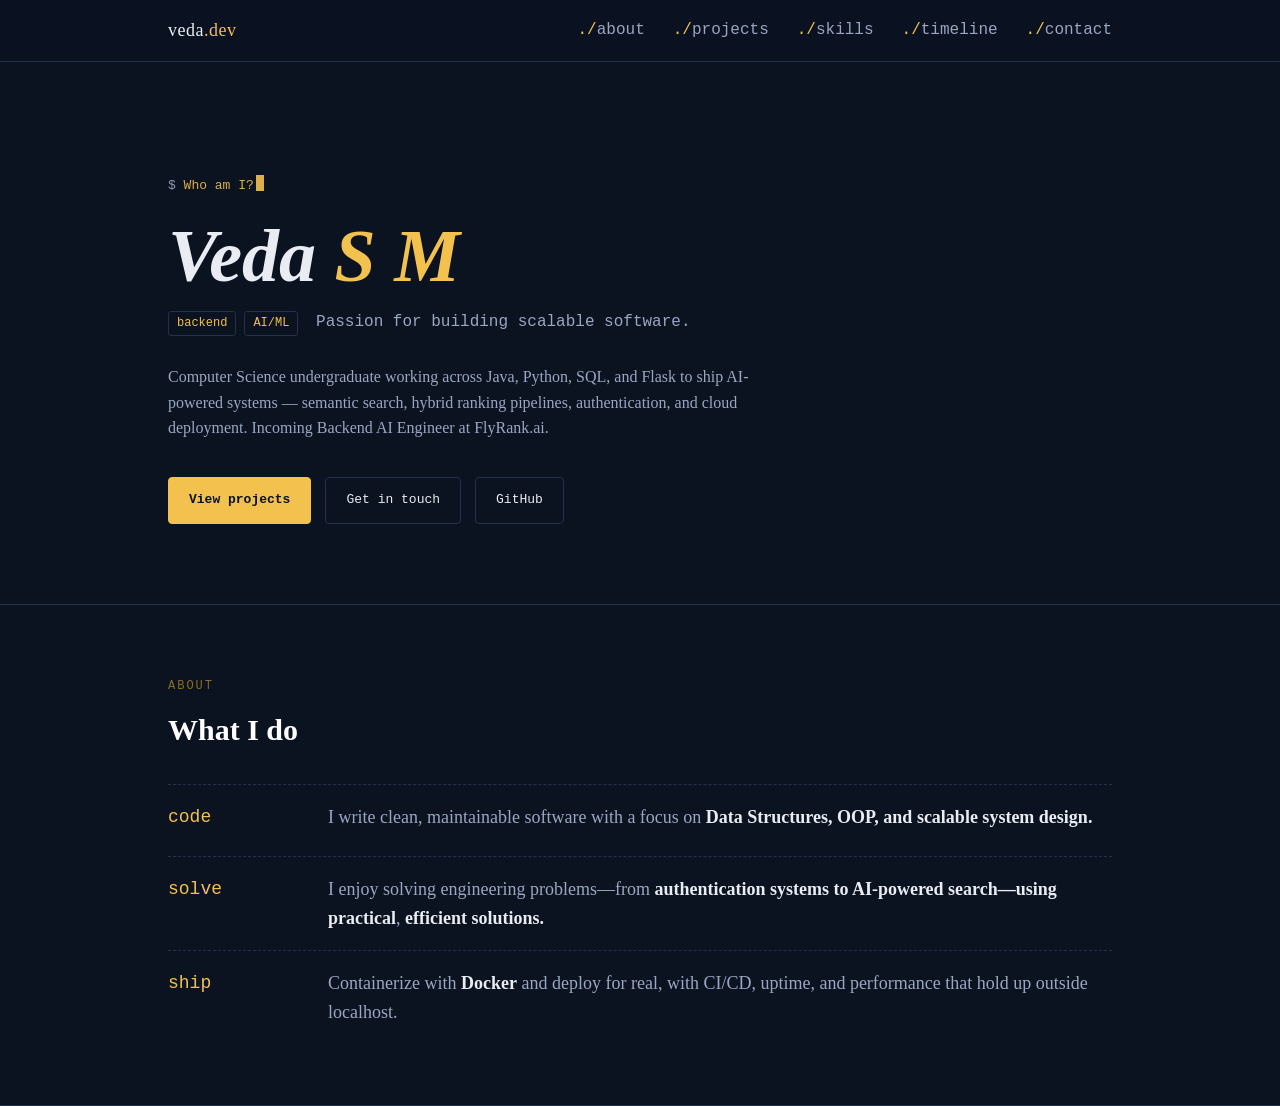
==== index.html @ 39b81f67 "Building About" ====
<!DOCTYPE html>
<html lang="en">

<head>
    <meta charset="UTF-8">
    <meta name="viewport" content="width=device-width, initial-scale=1.0">
    <title>Veda Siva Manimuthu</title>
    <link rel="stylesheet" href="style.css">
</head>

<body>
    <!-- Nav-Bar-->
    <nav>
        <div class="wrap navbar">
            <div class="logo">veda<span>.dev</span></div>
            <div class="navlinks">
                <a href="#about">about</a>
                <a href="#projects">projects</a>
                <a href="#skills">skills</a>
                <a href="#timeline">timeline</a>
                <a href="#contact">contact</a>
            </div>
        </div>
    </nav>
    <!-- Hero Section -->
    <header class="hero">
        <div class="wrap">
            <p class="prompt-line">Who am I?<span class="cursor" id="cursor"></span></p>
            <h1 class="name">Veda <em>S M</em></h1>
            <p class="role-line">
                <span class="tag">backend</span><span class="tag">AI/ML</span> Passion for building scalable software.
            </p>
            <p class="hero-desc">
                Computer Science undergraduate working across Java, Python, SQL,
                and Flask to ship AI-powered systems — semantic search, hybrid ranking pipelines, authentication, and
                cloud deployment. Incoming Backend AI Engineer at FlyRank.ai.
            </p>
            <div class="hero-cta">
                <a class="btn btn-primary" href="#projects">View projects</a>
                <a class="btn btn-ghost" href="mailto:sivamanimuthu.veda@gmail.com">Get in touch</a>
                <a class="btn btn-ghost" href="https://github.com/vedasm" target="_blank" rel="noopener">GitHub</a>
            </div>
        </div>
    </header>

    <section id="about">
        <div class="wrap">
            <p class="eyebrow">About</p>
            <h2>What I do</h2>
            <div class="pipeline">
                <div class="stage">
                    <div class="stage-label">code</div>
                    <div class="stage-body">I write clean, maintainable software with a focus on <strong>Data
                            Structures, OOP, and
                            scalable system design.</strong></div>
                </div>
                <div class="stage">
                    <div class="stage-label">solve</div>
                    <div class="stage-body">I enjoy solving engineering problems—from <strong> authentication systems to AI-powered search—using practical</strong>, <strong>efficient solutions.</strong></div>
                </div>
                <div class="stage">
                    <div class="stage-label">ship</div>
                    <div class="stage-body">Containerize with <strong>Docker</strong> and deploy for real, with CI/CD,
                        uptime, and performance that hold up outside localhost.</div>
                </div>
            </div>
        </div>
    </section>
</body>

</html>
---- style.css ----
* {
  box-sizing: border-box;
}

body {
  margin: 0;
  background-color: #0b1220;
  font-family: sysmono;
  line-height: 1.6;
}

html {
  scroll-behavior: smooth;
}

a {
  color: inherit;
}

.wrap {
  max-width: 1000px;
  margin: 0 auto;
  padding: 0 28px;
}

/* ------- NAV BAR -------*/
nav .wrap {
  display: flex;
  align-items: center;
  justify-content: space-between;
  padding: 16px 28px;
}

nav {
  position: sticky;
  top: 0;
  z-index: 50;
  background: rgba(11, 18, 32, 0.88);
  backdrop-filter: blur(8px);
  border-bottom: 1px solid #24314d;
}

.logo {
  font-family: var(--mono);
  font-size: 18px;
  color: #e9ecf2;
  letter-spacing: 0.5px;
}

.logo span {
  color: #f2c14e;
}

.navlinks {
  display: flex;
  gap: 28px;
  font-family: 'JetBrains Mono', 'Fira Code', monospace;
}

.navlinks a {
  text-decoration: none;
  color: #9aa7c2;
  transition: color .2s;
  position: relative;
}

.navlinks a:hover {
  color: #f2c14e;
}

.navlinks a::before {
  content: './';
  color: #f2c14e;
}


/* ---------- HERO ---------- */

header.hero {
  padding: 100px 0 80px;
  position: relative;
  overflow: hidden;
  border-bottom: 1px solid #24314d;
}

.prompt-line {
  font-family: 'JetBrains Mono', 'Fira Code', monospace;
  font-size: 13px;
  color: #f2c14e;
  margin-bottom: 22px;
  opacity: 0.9;
}

.prompt-line::before {
  content: '$ ';
  color: #9aa7c2;
}

.cursor {
  display: inline-block;
  width: 8px;
  height: 16px;
  background: #f2c14e;
  margin-left: 2px;
  animation: blink 1s steps(1) infinite;
  vertical-align: -2px;
}

@keyframes blink {
  50% {
    opacity: 0;
  }
}

h1.name {
  font-family: 'Fraunces', Georgia, serif;
  font-weight: 600;
  font-style: italic;
  font-size: clamp(40px, 7vw, 74px);
  margin: 0 0 14px;
  line-height: 1.02;
  color: #e9ecf2;
}

h1.name em {
  color: #f2c14e;
  font-style: italic;
}

.role-line {
  font-family: 'JetBrains Mono', 'Fira Code', monospace;
  font-size: 16px;
  color:  #9aa7c2;
  margin-bottom: 28px;
}

.role-line .tag {
  display: inline-block;
  border: 1px solid #24314d;
  color: #f2c14e;
  padding: 2px 8px;
  border-radius: 3px;
  font-size: 12px;
  margin-right: 8px;
}

.hero-desc {
  max-width: 600px;
  color:  #9aa7c2;
  font-size: 16px;
}

.hero-cta {
  display: flex;
  gap: 14px;
  margin-top: 36px;
  flex-wrap: wrap;
}

.btn {
  font-family: 'JetBrains Mono', 'Fira Code', monospace;
  font-size: 13px;
  padding: 12px 20px;
  border-radius: 4px;
  text-decoration: none;
  display: inline-flex;
  align-items: center;
  gap: 8px;
  transition: transform .15s ease, background .2s;
  border: 1px solid #24314d;
}

.btn:hover {
  transform: translateY(-2px);
}

.btn-primary {
  background: #f2c14e;
  color: #0b1220;
  border-color: #f2c14e;
  font-weight: 600;
}

.btn-primary:hover {
  background: #f5cd6b;
}

.btn-ghost {
  color: #e9ecf2;
}

.btn-ghost:hover {
  border-color: #f2c14e;
  color:  #f2c14e;
}

.scan {
  position: absolute;
  top: 0;
  right: -10%;
  width: 60%;
  height: 100%;
  opacity: 0.12;
  background:
    repeating-linear-gradient(0deg, #f2c14e 0px, #f2c14e 1px, transparent 1px, transparent 26px);
  mask-image: linear-gradient(to left, black, transparent 70%);
  pointer-events: none;
}

section {
  padding: 60px 0;
  border-bottom: 1px solid #24314d;
}
 
.eyebrow {
  font-family: monospace;
  font-size: 12px;
  color: #8a6d1f;
  text-transform: uppercase;
  letter-spacing: 2px;
  margin-bottom: 10px;
}
 
h2 {
  font-size: 30px;
  margin: 0 0 30px 0;
  color: white;
}
 
/* ABOUT */
.pipeline {
  display: flex;
  flex-direction: column;
  gap: 0;
  font-family: var(--mono);
  font-size: 18px;
}

.stage {
  display: grid;
  grid-template-columns: 140px 1fr;
  gap: 20px;
  padding: 18px 0;
  border-top: 1px dashed #24314d;;
}

.stage
.stage:last-child {
  border-bottom: 1px dashed #24314d;
}
 
.stage-label {
  font-family: monospace;
  color: #f2c14e;
  margin-bottom: 6px;
}
 
.stage-body {
  color: #9aa7c2;
}
 
.stage-body strong {
  color: #e9ecf2;
}
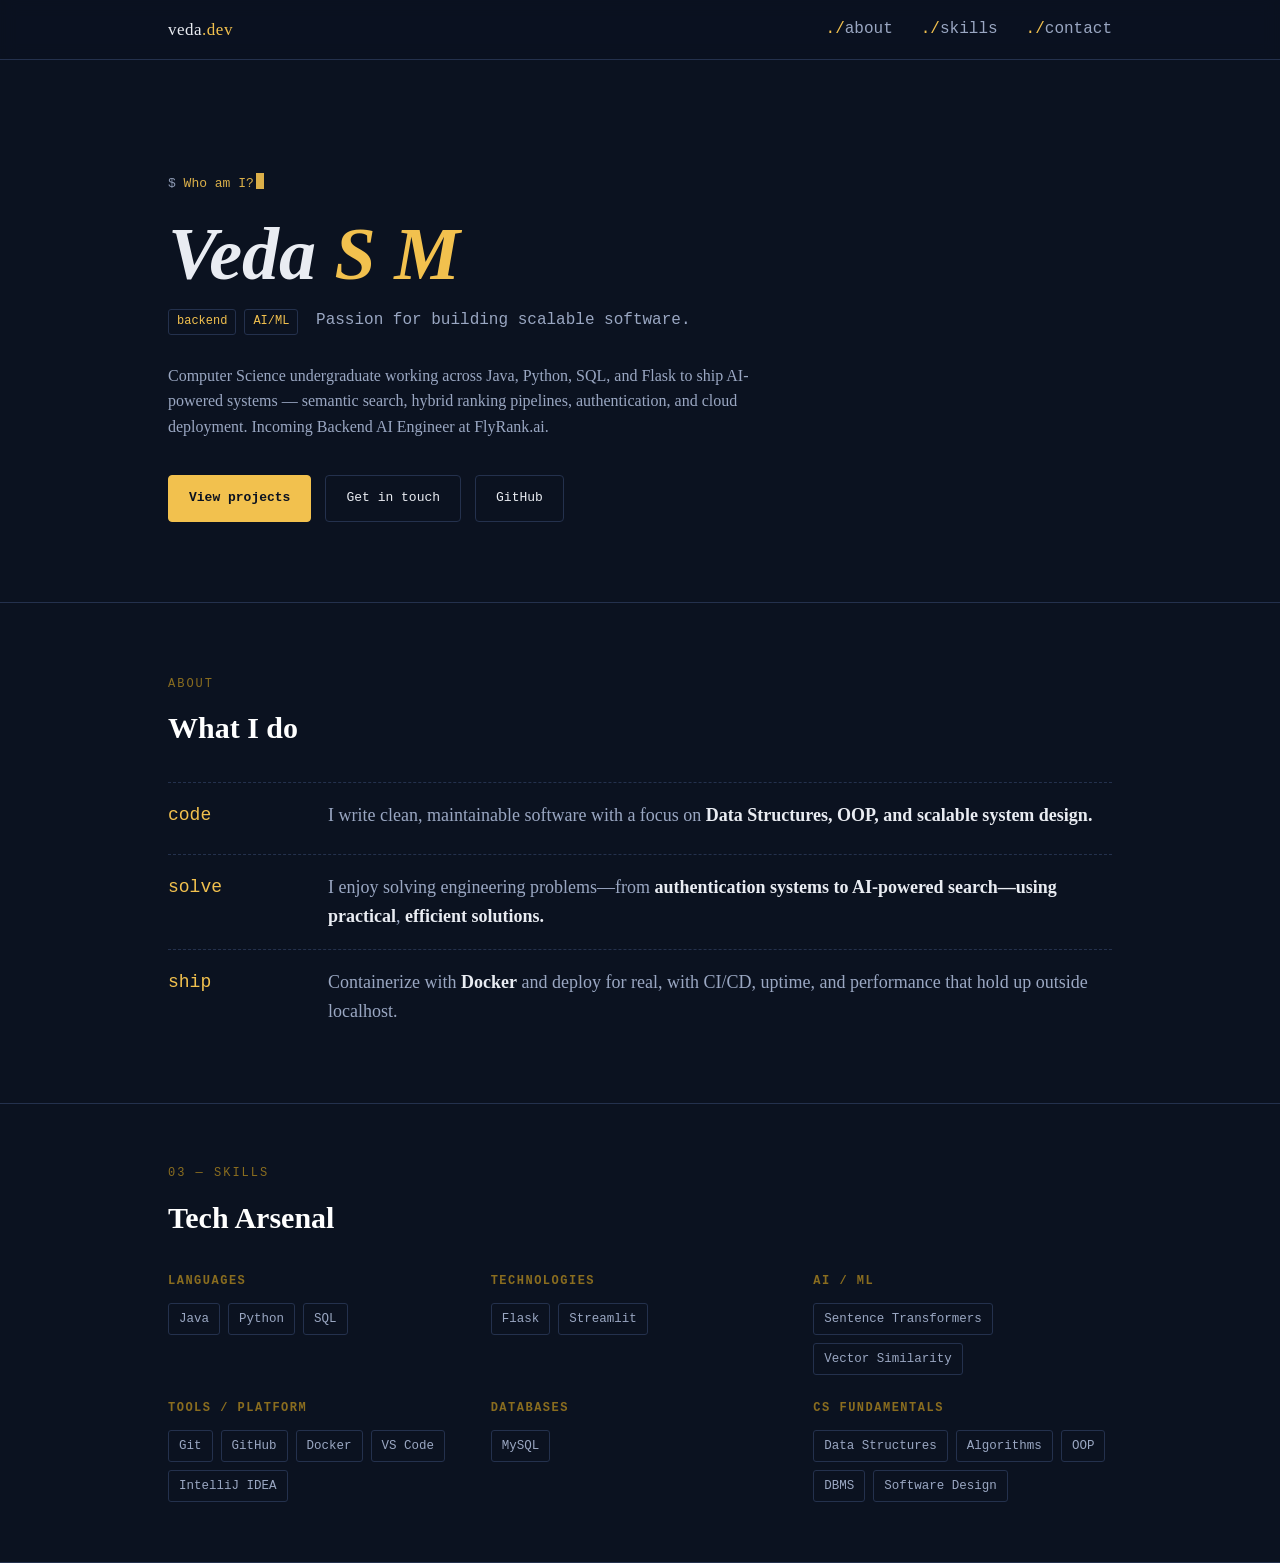
==== commit 23b3167d: "Building SKILLS" ====
--- a/index.html
+++ b/index.html
@@ -15,9 +15,7 @@
             <div class="logo">veda<span>.dev</span></div>
             <div class="navlinks">
                 <a href="#about">about</a>
-                <a href="#projects">projects</a>
                 <a href="#skills">skills</a>
-                <a href="#timeline">timeline</a>
                 <a href="#contact">contact</a>
             </div>
         </div>
@@ -42,7 +40,7 @@
             </div>
         </div>
     </header>
-
+    <!--ABOUT-->
     <section id="about">
         <div class="wrap">
             <p class="eyebrow">About</p>
@@ -66,6 +64,54 @@
             </div>
         </div>
     </section>
+    <section id="skills">
+        <div class="wrap">
+            <div class="eyebrow">03 — skills</div>
+            <h2>Tech Arsenal</h2>
+            <div class="skill-grid">
+                <div class="skill-cat">
+                    <h3>Languages</h3>
+                    <div class="chip-row">
+                        <span class="chip">Java</span><span class="chip">Python</span><span class="chip">SQL</span>
+                    </div>
+                </div>
+                <div class="skill-cat">
+                    <h3>Technologies</h3>
+                    <div class="chip-row">
+                        <span class="chip">Flask</span><span class="chip">Streamlit</span>
+                    </div>
+                </div>
+                <div class="skill-cat">
+                    <h3>AI / ML</h3>
+                    <div class="chip-row">
+                        <span class="chip">Sentence Transformers</span><span class="chip">Vector Similarity</span>
+                    </div>
+                </div>
+                <div class="skill-cat">
+                    <h3>Tools / Platform</h3>
+                    <div class="chip-row">
+                        <span class="chip">Git</span><span class="chip">GitHub</span><span
+                            class="chip">Docker</span><span class="chip">VS Code</span><span class="chip">IntelliJ
+                            IDEA</span>
+                    </div>
+                </div>
+                <div class="skill-cat">
+                    <h3>Databases</h3>
+                    <div class="chip-row">
+                        <span class="chip">MySQL</span>
+                    </div>
+                </div>
+                <div class="skill-cat">
+                    <h3>CS Fundamentals</h3>
+                    <div class="chip-row">
+                        <span class="chip">Data Structures</span><span class="chip">Algorithms</span><span
+                            class="chip">OOP</span><span class="chip">DBMS</span><span class="chip">Software
+                            Design</span>
+                    </div>
+                </div>
+            </div>
+        </div>
+    </section>
 </body>
 
 </html>
--- a/style.css
+++ b/style.css
@@ -42,7 +42,7 @@
 
 .logo {
   font-family: var(--mono);
-  font-size: 18px;
+  font-size: 17px;
   color: #e9ecf2;
   letter-spacing: 0.5px;
 }
@@ -263,3 +263,32 @@
   color: #e9ecf2;
 }
 
+.skill-grid {
+  display: grid;
+  grid-template-columns: repeat(auto-fit, minmax(220px, 1fr));
+  gap: 24px;
+}
+
+.skill-cat h3 {
+  font-family: 'JetBrains Mono', 'Fira Code', monospace;
+  font-size: 12px;
+  text-transform: uppercase;
+  letter-spacing: 1.5px;
+  color: #8a6d1f;
+  margin: 0 0 12px;
+}
+
+.chip-row {
+  display: flex;
+  flex-wrap: wrap;
+  gap: 8px;
+}
+
+.chip {
+  font-family: 'JetBrains Mono', 'Fira Code', monospace;
+  font-size: 12.5px;
+  border: 1px solid #24314d;
+  color:  #9aa7c2;
+  padding: 5px 10px;
+  border-radius: 3px;
+}
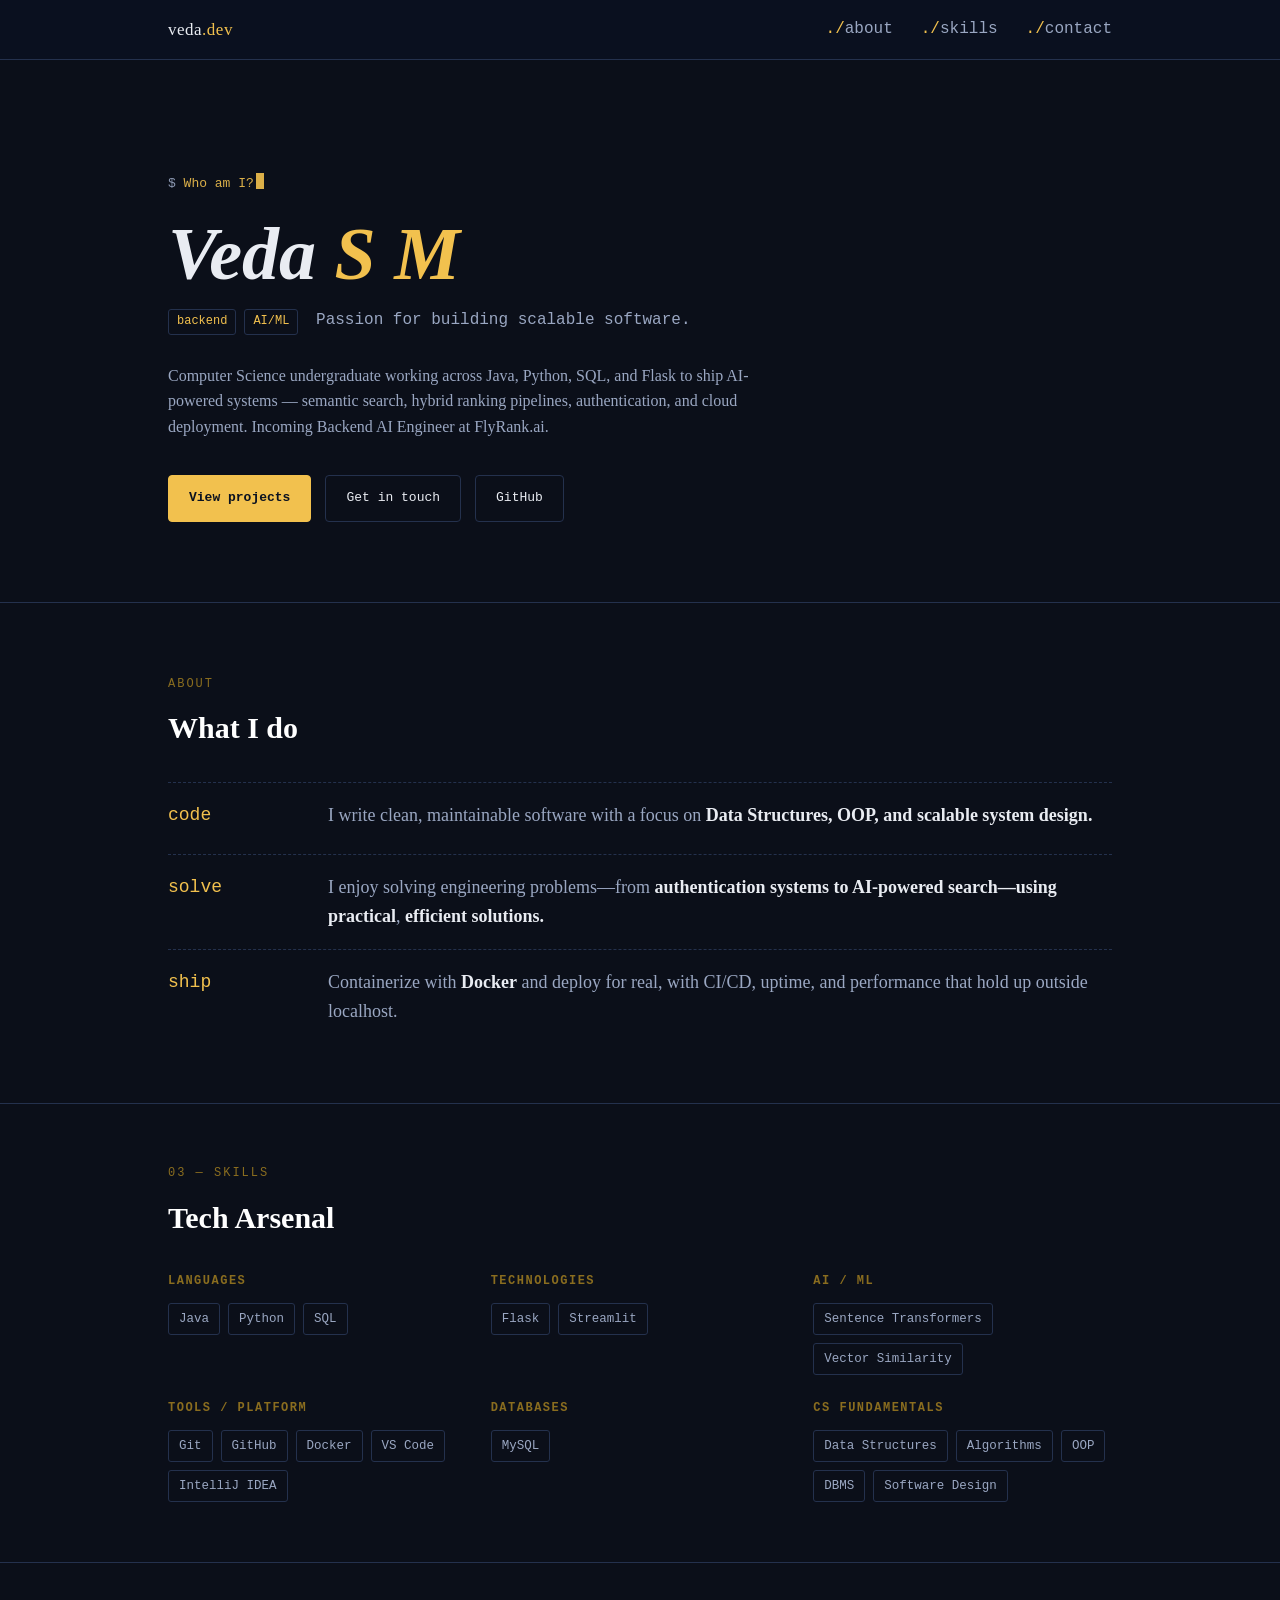
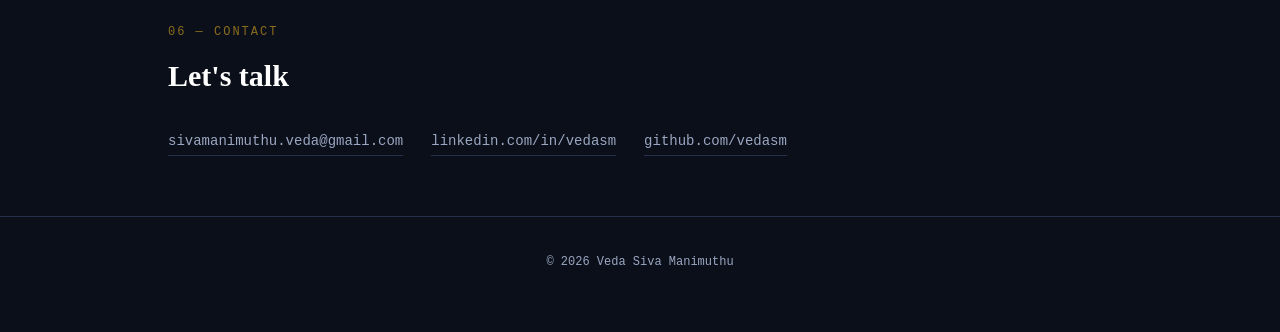
==== commit 6745d260: "Built the Web" ====
--- a/index.html
+++ b/index.html
@@ -112,6 +112,22 @@
             </div>
         </div>
     </section>
+
+    <section id="contact">
+        <div class="wrap">
+            <div class="eyebrow">06 — contact</div>
+            <h2>Let's talk</h2>
+            <div class="contact-grid">
+                <a href="mailto:sivamanimuthu.veda@gmail.com">sivamanimuthu.veda@gmail.com</a>
+                <a href="https://linkedin.com/in/vedasm" target="_blank" rel="noopener">linkedin.com/in/vedasm</a>
+                <a href="https://github.com/vedasm" target="_blank" rel="noopener">github.com/vedasm</a>
+            </div>
+        </div>
+    </section>
+
+    <footer>
+        © 2026 Veda Siva Manimuthu
+    </footer>
 </body>
 
 </html>
--- a/style.css
+++ b/style.css
@@ -4,7 +4,7 @@
 
 body {
   margin: 0;
-  background-color: #0b1220;
+  background-color: #0b0f19;
   font-family: sysmono;
   line-height: 1.6;
 }
@@ -130,7 +130,7 @@
 .role-line {
   font-family: 'JetBrains Mono', 'Fira Code', monospace;
   font-size: 16px;
-  color:  #9aa7c2;
+  color: #9aa7c2;
   margin-bottom: 28px;
 }
 
@@ -146,7 +146,7 @@
 
 .hero-desc {
   max-width: 600px;
-  color:  #9aa7c2;
+  color: #9aa7c2;
   font-size: 16px;
 }
 
@@ -191,7 +191,7 @@
 
 .btn-ghost:hover {
   border-color: #f2c14e;
-  color:  #f2c14e;
+  color: #f2c14e;
 }
 
 .scan {
@@ -211,7 +211,7 @@
   padding: 60px 0;
   border-bottom: 1px solid #24314d;
 }
- 
+
 .eyebrow {
   font-family: monospace;
   font-size: 12px;
@@ -220,13 +220,13 @@
   letter-spacing: 2px;
   margin-bottom: 10px;
 }
- 
+
 h2 {
   font-size: 30px;
   margin: 0 0 30px 0;
   color: white;
 }
- 
+
 /* ABOUT */
 .pipeline {
   display: flex;
@@ -241,24 +241,24 @@
   grid-template-columns: 140px 1fr;
   gap: 20px;
   padding: 18px 0;
-  border-top: 1px dashed #24314d;;
-}
-
-.stage
-.stage:last-child {
+  border-top: 1px dashed #24314d;
+  ;
+}
+
+.stage .stage:last-child {
   border-bottom: 1px dashed #24314d;
 }
- 
+
 .stage-label {
   font-family: monospace;
   color: #f2c14e;
   margin-bottom: 6px;
 }
- 
+
 .stage-body {
   color: #9aa7c2;
 }
- 
+
 .stage-body strong {
   color: #e9ecf2;
 }
@@ -288,7 +288,36 @@
   font-family: 'JetBrains Mono', 'Fira Code', monospace;
   font-size: 12.5px;
   border: 1px solid #24314d;
-  color:  #9aa7c2;
+  color: #9aa7c2;
   padding: 5px 10px;
   border-radius: 3px;
 }
+
+.contact-grid {
+  display: flex;
+  gap: 28px;
+  flex-wrap: wrap;
+  font-family: 'JetBrains Mono', 'Fira Code', monospace;
+  font-size: 14px;
+}
+
+.contact-grid a {
+  text-decoration: none;
+  color: #9aa7c2;
+  border-bottom: 1px solid  #24314d;
+  padding-bottom: 2px;
+  transition: color .2s, border-color .2s;
+}
+
+.contact-grid a:hover {
+  color: #f2c14e;
+  border-color: #f2c14e;
+}
+
+footer {
+  padding: 36px 0 60px;
+  font-family: 'JetBrains Mono', 'Fira Code', monospace;
+  font-size: 12px;
+  color: #9aa7c2;
+  text-align: center;
+}
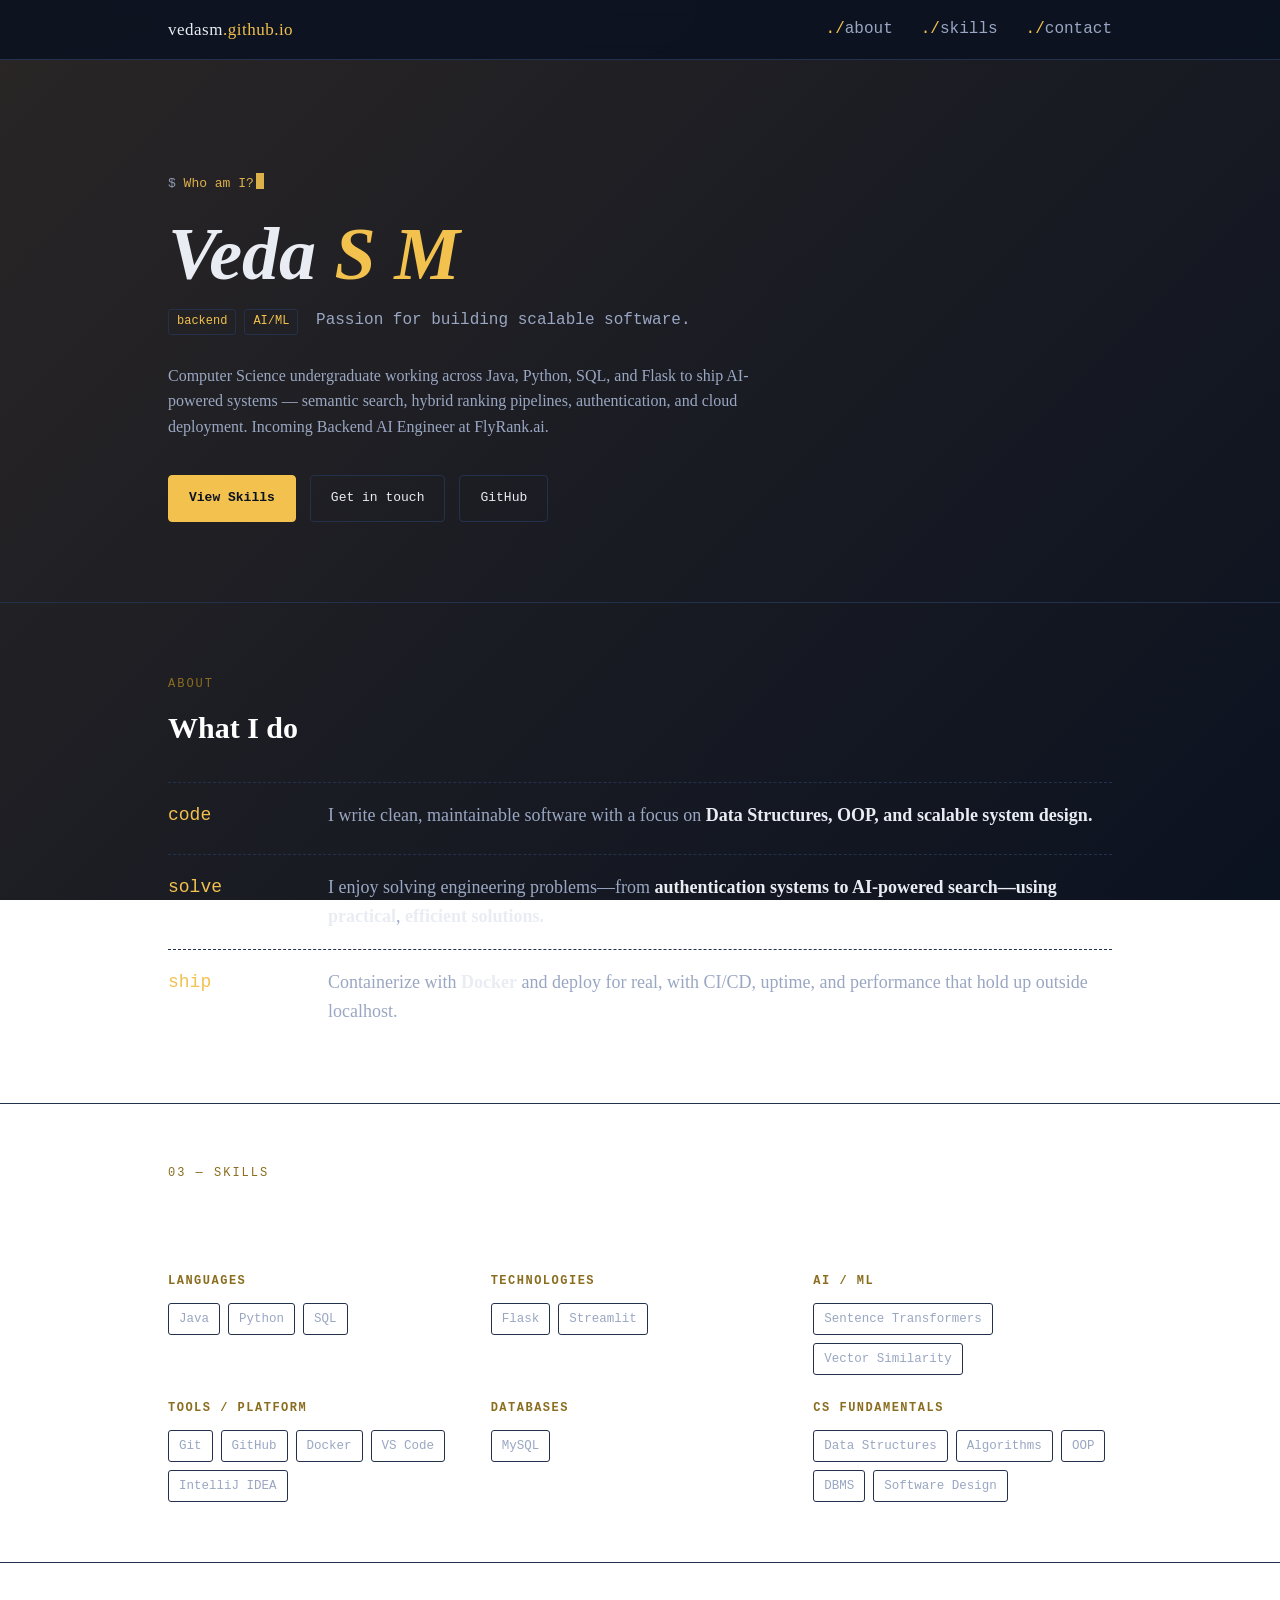
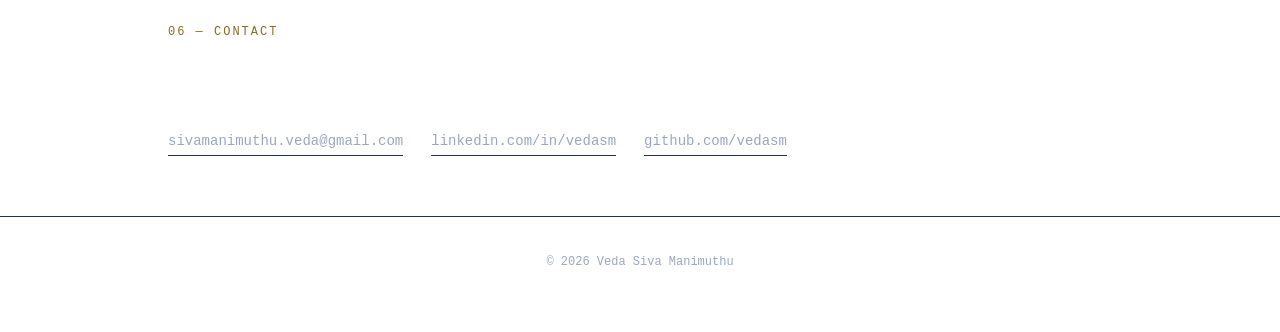
==== commit 82c0e5c5: "Corrected BackGround Color" ====
--- a/index.html
+++ b/index.html
@@ -12,7 +12,7 @@
     <!-- Nav-Bar-->
     <nav>
         <div class="wrap navbar">
-            <div class="logo">veda<span>.dev</span></div>
+            <div class="logo" href="/">vedasm<span>.github.io</span></div>
             <div class="navlinks">
                 <a href="#about">about</a>
                 <a href="#skills">skills</a>
@@ -34,7 +34,7 @@
                 cloud deployment. Incoming Backend AI Engineer at FlyRank.ai.
             </p>
             <div class="hero-cta">
-                <a class="btn btn-primary" href="#projects">View projects</a>
+                <a class="btn btn-primary" href="#skills">View Skills</a>
                 <a class="btn btn-ghost" href="mailto:sivamanimuthu.veda@gmail.com">Get in touch</a>
                 <a class="btn btn-ghost" href="https://github.com/vedasm" target="_blank" rel="noopener">GitHub</a>
             </div>
--- a/style.css
+++ b/style.css
@@ -4,7 +4,8 @@
 
 body {
   margin: 0;
-  background-color: #0b0f19;
+  background: linear-gradient(135deg, #2a2626 0%, #0b1220 100%);
+  background-attachment: fixed;
   font-family: sysmono;
   line-height: 1.6;
 }
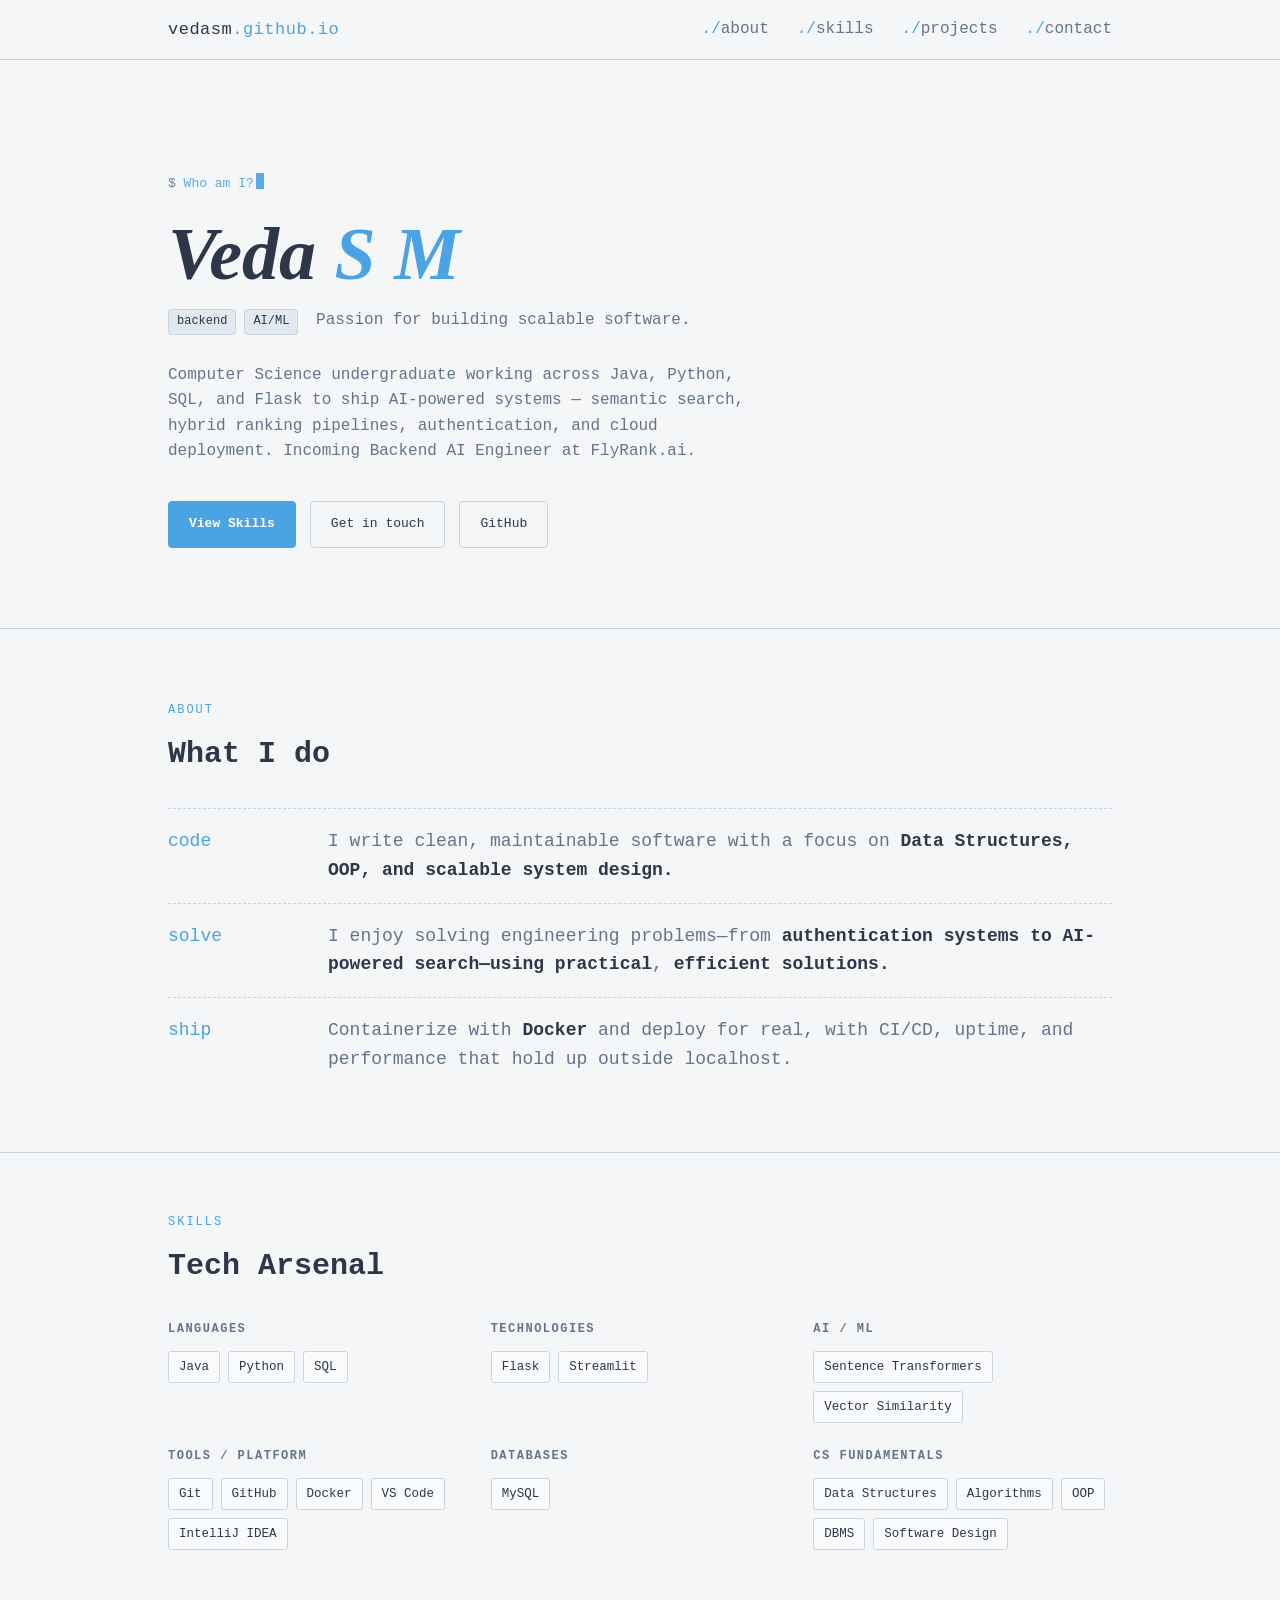
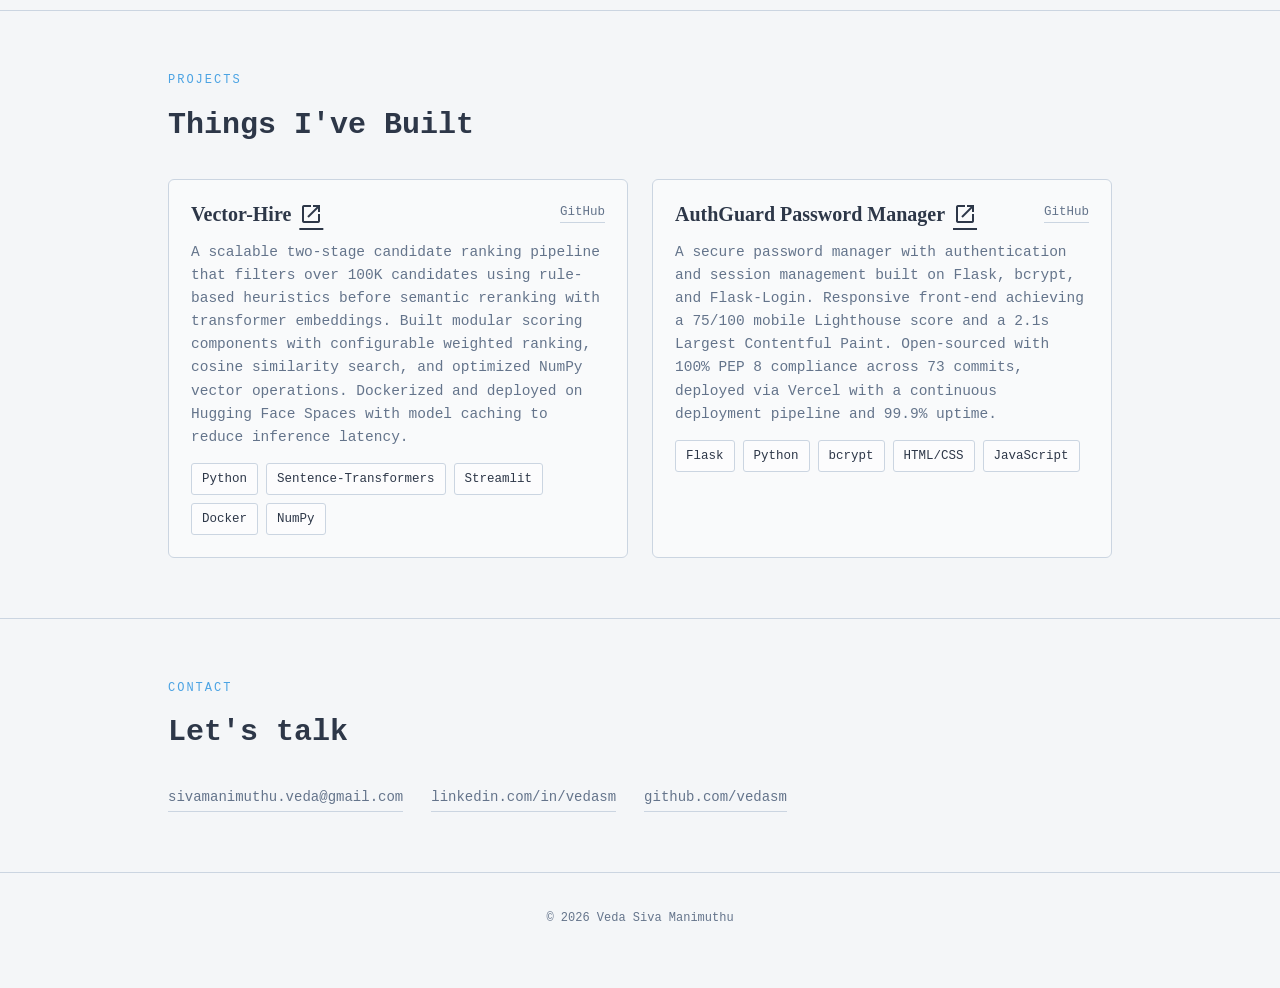
==== commit 4b241de5: "Added Minimal theme and Projects sections" ====
--- a/index.html
+++ b/index.html
@@ -6,6 +6,8 @@
     <meta name="viewport" content="width=device-width, initial-scale=1.0">
     <title>Veda Siva Manimuthu</title>
     <link rel="stylesheet" href="style.css">
+    <link rel="stylesheet"
+        href="https://fonts.googleapis.com/css2?family=Material+Symbols+Outlined:opsz,wght,FILL,GRAD@20..48,100..700,0..1,-50..200&icon_names=open_in_new" />
 </head>
 
 <body>
@@ -16,6 +18,7 @@
             <div class="navlinks">
                 <a href="#about">about</a>
                 <a href="#skills">skills</a>
+                <a href="#projects">projects</a>
                 <a href="#contact">contact</a>
             </div>
         </div>
@@ -54,7 +57,8 @@
                 </div>
                 <div class="stage">
                     <div class="stage-label">solve</div>
-                    <div class="stage-body">I enjoy solving engineering problems—from <strong> authentication systems to AI-powered search—using practical</strong>, <strong>efficient solutions.</strong></div>
+                    <div class="stage-body">I enjoy solving engineering problems—from <strong> authentication systems to
+                            AI-powered search—using practical</strong>, <strong>efficient solutions.</strong></div>
                 </div>
                 <div class="stage">
                     <div class="stage-label">ship</div>
@@ -64,9 +68,10 @@
             </div>
         </div>
     </section>
+    <!--Skills-->
     <section id="skills">
         <div class="wrap">
-            <div class="eyebrow">03 — skills</div>
+            <div class="eyebrow">Skills</div>
             <h2>Tech Arsenal</h2>
             <div class="skill-grid">
                 <div class="skill-cat">
@@ -112,10 +117,64 @@
             </div>
         </div>
     </section>
+    <!--Projects-->
+    <section id="projects">
+        <div class="wrap">
+            <div class="eyebrow">Projects</div>
+            <h2>Things I've Built</h2>
+            <div class="project-grid">
+                <div class="project-card">
+                    <div class="project-head">
+                        <h3>Vector-Hire<a href="https://huggingface.co/spaces/vedasm/Vector-Hire" target="_blank" rel="noopener"><span
+                                    class="material-symbols-outlined">
+                                    open_in_new
+                                </span></a></h3>
+
+                        <div class="project-links">
+                            <a href="https://github.com/vedasm" target="_blank" rel="noopener">GitHub</a>
+                        </div>
+                    </div>
+                    <p class="project-desc">
+                        A scalable two-stage candidate ranking pipeline that filters over 100K candidates using
+                        rule-based heuristics before semantic reranking with transformer embeddings. Built modular
+                        scoring components with configurable weighted ranking, cosine similarity search, and
+                        optimized NumPy vector operations. Dockerized and deployed on Hugging Face Spaces with
+                        model caching to reduce inference latency.
+                    </p>
+                    <div class="chip-row">
+                        <span class="chip">Python</span><span class="chip">Sentence-Transformers</span><span
+                            class="chip">Streamlit</span><span class="chip">Docker</span><span class="chip">NumPy</span>
+                    </div>
+                </div>
+                <div class="project-card">
+                    <div class="project-head">
+                        <h3>AuthGuard Password Manager<a href="https://authguard-vedasm.vercel.app" target="_blank" rel="noopener"><span
+                                    class="material-symbols-outlined">
+                                    open_in_new
+                                </span></a></h3>
+                        <div class="project-links">
+                            <a href="https://github.com/vedasm" target="_blank" rel="noopener">GitHub</a>
+                        </div>
+                    </div>
+                    <p class="project-desc">
+                        A secure password manager with authentication and session management built on Flask,
+                        bcrypt, and Flask-Login. Responsive front-end achieving a 75/100 mobile Lighthouse score
+                        and a 2.1s Largest Contentful Paint. Open-sourced with 100% PEP 8 compliance across 73
+                        commits, deployed via Vercel with a continuous deployment pipeline and 99.9% uptime.
+                    </p>
+                    <div class="chip-row">
+                        <span class="chip">Flask</span><span class="chip">Python</span><span
+                            class="chip">bcrypt</span><span class="chip">HTML/CSS</span><span
+                            class="chip">JavaScript</span>
+                    </div>
+                </div>
+            </div>
+        </div>
+    </section>
 
     <section id="contact">
         <div class="wrap">
-            <div class="eyebrow">06 — contact</div>
+            <div class="eyebrow">Contact</div>
             <h2>Let's talk</h2>
             <div class="contact-grid">
                 <a href="mailto:sivamanimuthu.veda@gmail.com">sivamanimuthu.veda@gmail.com</a>
--- a/style.css
+++ b/style.css
@@ -2,12 +2,23 @@
   box-sizing: border-box;
 }
 
+:root {
+  --bg-main: #f4f6f8;
+  --bg-nav: rgba(244, 246, 248, 0.85); 
+  --text-primary: #2d3748; 
+  --text-muted: #64748b;
+  --accent-sky: #4ba3e3;
+  --accent-hover: #3182ce;
+  --border-color: #cbd5e1;
+}
+
 body {
   margin: 0;
-  background: linear-gradient(135deg, #2a2626 0%, #0b1220 100%);
+  background: var(--bg-main);
   background-attachment: fixed;
-  font-family: sysmono;
+  font-family: sysmono, monospace;
   line-height: 1.6;
+  color: var(--text-primary);
 }
 
 html {
@@ -36,20 +47,20 @@
   position: sticky;
   top: 0;
   z-index: 50;
-  background: rgba(11, 18, 32, 0.88);
+  background: var(--bg-nav);
   backdrop-filter: blur(8px);
-  border-bottom: 1px solid #24314d;
+  border-bottom: 1px solid var(--border-color);
 }
 
 .logo {
   font-family: var(--mono);
   font-size: 17px;
-  color: #e9ecf2;
+  color: var(--text-primary);
   letter-spacing: 0.5px;
 }
 
 .logo span {
-  color: #f2c14e;
+  color: var(--accent-sky);
 }
 
 .navlinks {
@@ -60,48 +71,46 @@
 
 .navlinks a {
   text-decoration: none;
-  color: #9aa7c2;
+  color: var(--text-muted);
   transition: color .2s;
   position: relative;
 }
 
 .navlinks a:hover {
-  color: #f2c14e;
+  color: var(--accent-sky);
 }
 
 .navlinks a::before {
   content: './';
-  color: #f2c14e;
-}
-
+  color: var(--accent-sky);
+}
 
 /* ---------- HERO ---------- */
-
 header.hero {
   padding: 100px 0 80px;
   position: relative;
   overflow: hidden;
-  border-bottom: 1px solid #24314d;
+  border-bottom: 1px solid var(--border-color);
 }
 
 .prompt-line {
   font-family: 'JetBrains Mono', 'Fira Code', monospace;
   font-size: 13px;
-  color: #f2c14e;
+  color: var(--accent-sky);
   margin-bottom: 22px;
   opacity: 0.9;
 }
 
 .prompt-line::before {
   content: '$ ';
-  color: #9aa7c2;
+  color: var(--text-muted);
 }
 
 .cursor {
   display: inline-block;
   width: 8px;
   height: 16px;
-  background: #f2c14e;
+  background: var(--accent-sky);
   margin-left: 2px;
   animation: blink 1s steps(1) infinite;
   vertical-align: -2px;
@@ -120,25 +129,26 @@
   font-size: clamp(40px, 7vw, 74px);
   margin: 0 0 14px;
   line-height: 1.02;
-  color: #e9ecf2;
+  color: var(--text-primary);
 }
 
 h1.name em {
-  color: #f2c14e;
+  color: var(--accent-sky);
   font-style: italic;
 }
 
 .role-line {
   font-family: 'JetBrains Mono', 'Fira Code', monospace;
   font-size: 16px;
-  color: #9aa7c2;
+  color: var(--text-muted);
   margin-bottom: 28px;
 }
 
 .role-line .tag {
   display: inline-block;
-  border: 1px solid #24314d;
-  color: #f2c14e;
+  border: 1px solid var(--border-color);
+  background: #e2e8f0; 
+  color: var(--text-primary);
   padding: 2px 8px;
   border-radius: 3px;
   font-size: 12px;
@@ -147,7 +157,7 @@
 
 .hero-desc {
   max-width: 600px;
-  color: #9aa7c2;
+  color: var(--text-muted);
   font-size: 16px;
 }
 
@@ -168,7 +178,7 @@
   align-items: center;
   gap: 8px;
   transition: transform .15s ease, background .2s;
-  border: 1px solid #24314d;
+  border: 1px solid var(--border-color);
 }
 
 .btn:hover {
@@ -176,23 +186,25 @@
 }
 
 .btn-primary {
-  background: #f2c14e;
-  color: #0b1220;
-  border-color: #f2c14e;
+  background: var(--accent-sky);
+  color: #ffffff;
+  border-color: var(--accent-sky);
   font-weight: 600;
 }
 
 .btn-primary:hover {
-  background: #f5cd6b;
+  background: var(--accent-hover);
+  border-color: var(--accent-hover);
 }
 
 .btn-ghost {
-  color: #e9ecf2;
+  color: var(--text-primary);
+  background: transparent;
 }
 
 .btn-ghost:hover {
-  border-color: #f2c14e;
-  color: #f2c14e;
+  border-color: var(--accent-sky);
+  color: var(--accent-sky);
 }
 
 .scan {
@@ -201,22 +213,22 @@
   right: -10%;
   width: 60%;
   height: 100%;
-  opacity: 0.12;
+  opacity: 0.05;
   background:
-    repeating-linear-gradient(0deg, #f2c14e 0px, #f2c14e 1px, transparent 1px, transparent 26px);
+    repeating-linear-gradient(0deg, var(--accent-sky) 0px, var(--accent-sky) 1px, transparent 1px, transparent 26px);
   mask-image: linear-gradient(to left, black, transparent 70%);
   pointer-events: none;
 }
 
 section {
   padding: 60px 0;
-  border-bottom: 1px solid #24314d;
+  border-bottom: 1px solid var(--border-color);
 }
 
 .eyebrow {
   font-family: monospace;
   font-size: 12px;
-  color: #8a6d1f;
+  color: var(--accent-sky);
   text-transform: uppercase;
   letter-spacing: 2px;
   margin-bottom: 10px;
@@ -225,7 +237,7 @@
 h2 {
   font-size: 30px;
   margin: 0 0 30px 0;
-  color: white;
+  color: var(--text-primary);
 }
 
 /* ABOUT */
@@ -242,26 +254,25 @@
   grid-template-columns: 140px 1fr;
   gap: 20px;
   padding: 18px 0;
-  border-top: 1px dashed #24314d;
-  ;
+  border-top: 1px dashed var(--border-color);
 }
 
 .stage .stage:last-child {
-  border-bottom: 1px dashed #24314d;
+  border-bottom: 1px dashed var(--border-color);
 }
 
 .stage-label {
   font-family: monospace;
-  color: #f2c14e;
+  color: var(--accent-sky);
   margin-bottom: 6px;
 }
 
 .stage-body {
-  color: #9aa7c2;
+  color: var(--text-muted);
 }
 
 .stage-body strong {
-  color: #e9ecf2;
+  color: var(--text-primary);
 }
 
 .skill-grid {
@@ -275,7 +286,7 @@
   font-size: 12px;
   text-transform: uppercase;
   letter-spacing: 1.5px;
-  color: #8a6d1f;
+  color: var(--text-muted);
   margin: 0 0 12px;
 }
 
@@ -288,12 +299,87 @@
 .chip {
   font-family: 'JetBrains Mono', 'Fira Code', monospace;
   font-size: 12.5px;
-  border: 1px solid #24314d;
-  color: #9aa7c2;
+  border: 1px solid var(--border-color);
+  color: var(--text-primary);
+  background: rgba(255, 255, 255, 0.5);
   padding: 5px 10px;
   border-radius: 3px;
 }
 
+.project-grid {
+  display: grid;
+  grid-template-columns: repeat(auto-fit, minmax(300px, 1fr));
+  gap: 24px;
+}
+
+.project-card {
+  border: 1px solid var(--border-color);
+  background: rgba(255, 255, 255, 0.5);
+  border-radius: 6px;
+  padding: 22px;
+  display: flex;
+  flex-direction: column;
+  gap: 14px;
+  transition: transform .15s ease, border-color .2s;
+}
+
+.project-card:hover {
+  transform: translateY(-3px);
+  border-color: var(--accent-sky);
+}
+
+.project-head {
+    display: flex;
+    justify-content: space-between;
+    align-items: flex-start;   /* top-align */
+    gap: 16px;
+}
+
+.project-head h3 {
+    display: flex;
+    align-items: center;
+    gap: 8px;
+    margin: 0;
+    flex: 1;
+    font-family: 'Fraunces', Georgia, serif;
+    font-size: 20px;
+    line-height: 1.25;
+}
+
+.project-links {
+  display: flex;
+  gap: 12px;
+  font-family: 'JetBrains Mono', 'Fira Code', monospace;
+  font-size: 12.5px;
+}
+
+.project-head h3 a {
+    display: inline-flex;
+    align-items: center;
+    justify-content: center;
+    flex-shrink: 0;
+}
+
+.project-links a {
+  text-decoration: none;
+  display: inline-flex;
+  align-items: center;
+  color: var(--text-muted);
+  border-bottom: 1px solid var(--border-color);
+  transition: color .2s, border-color .2s;
+}
+
+.project-links a:hover {
+  color: var(--accent-sky);
+  border-color: var(--accent-sky);
+}
+
+.project-desc {
+  color: var(--text-muted);
+  font-size: 14.5px;
+  margin: 0;
+}
+
 .contact-grid {
   display: flex;
   gap: 28px;
@@ -304,21 +390,27 @@
 
 .contact-grid a {
   text-decoration: none;
-  color: #9aa7c2;
-  border-bottom: 1px solid  #24314d;
+  color: var(--text-muted);
+  border-bottom: 1px solid var(--border-color);
   padding-bottom: 2px;
   transition: color .2s, border-color .2s;
 }
 
 .contact-grid a:hover {
-  color: #f2c14e;
-  border-color: #f2c14e;
+  color: var(--accent-sky);
+  border-color: var(--accent-sky);
 }
 
 footer {
   padding: 36px 0 60px;
   font-family: 'JetBrains Mono', 'Fira Code', monospace;
   font-size: 12px;
-  color: #9aa7c2;
+  color: var(--text-muted);
   text-align: center;
+}
+
+.material-symbols-outlined {
+    font-size: 12px;
+    line-height: 1;
+    display: block;
 }
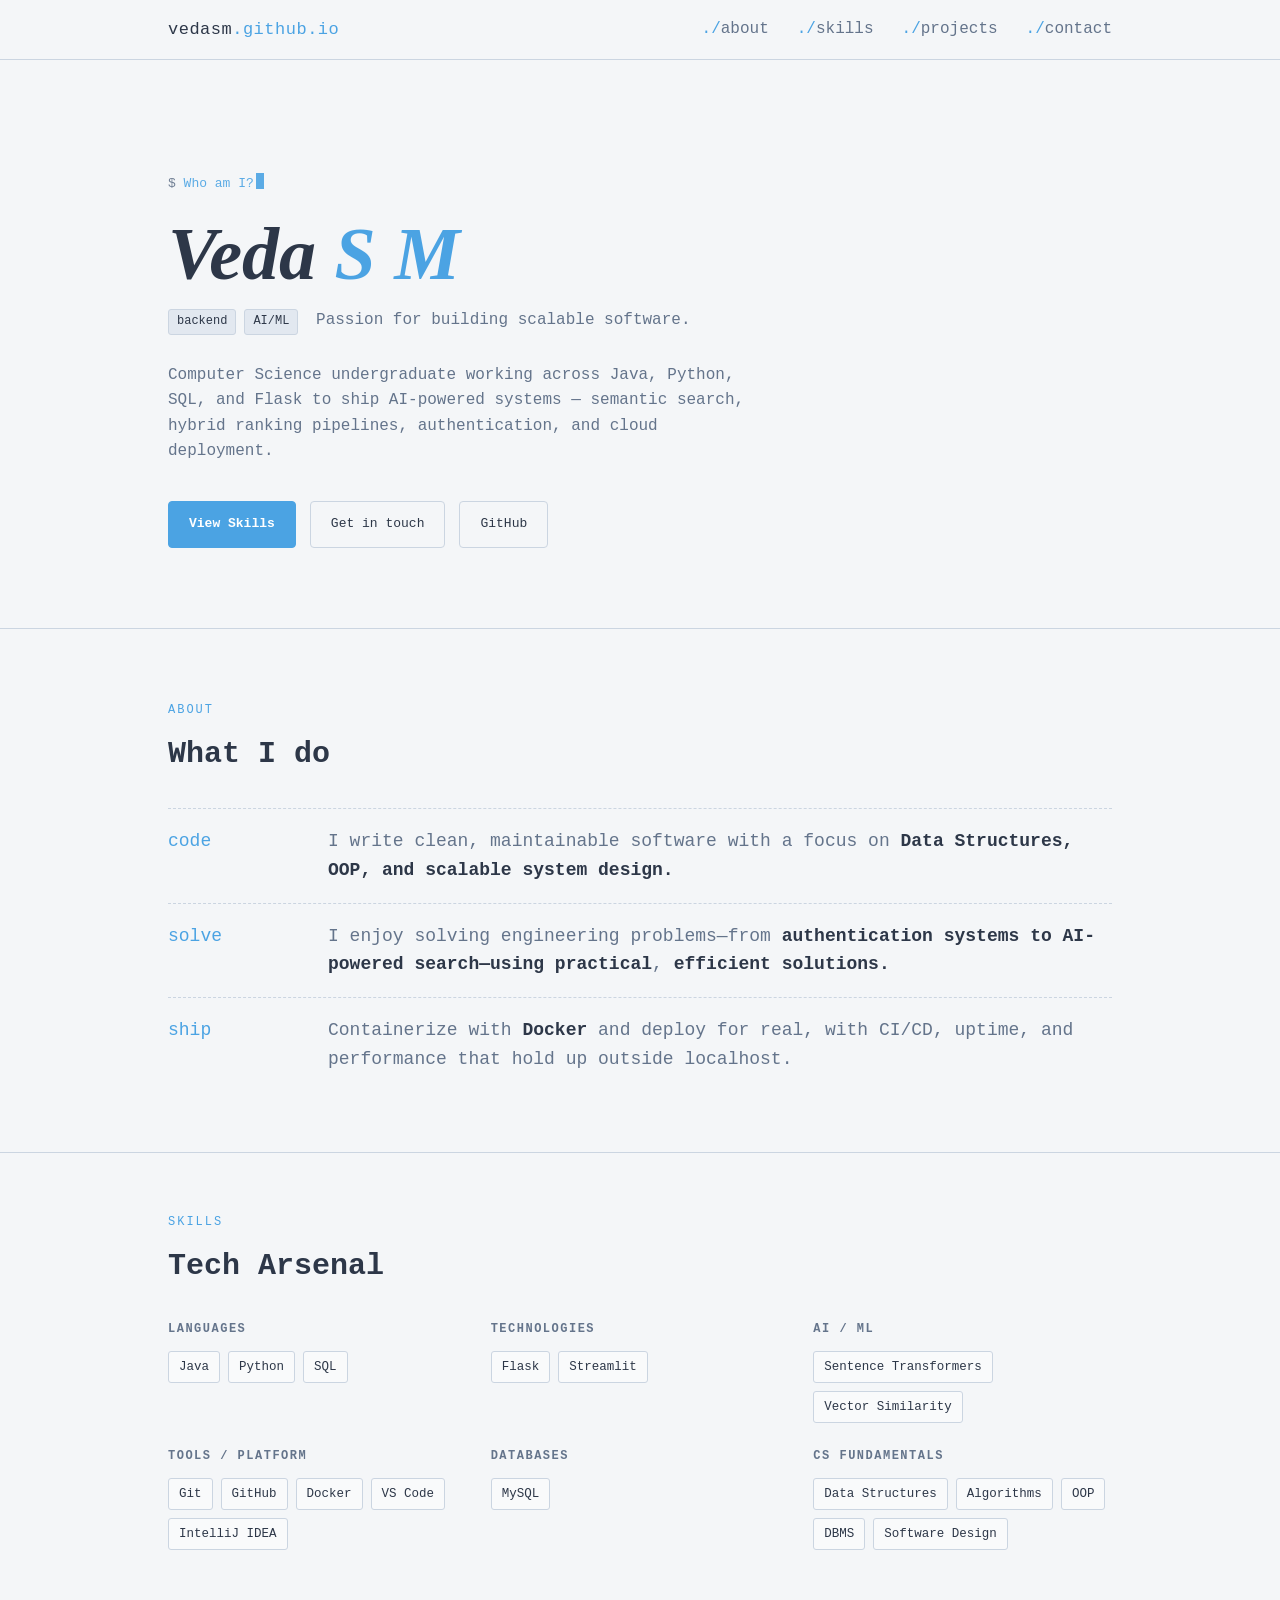
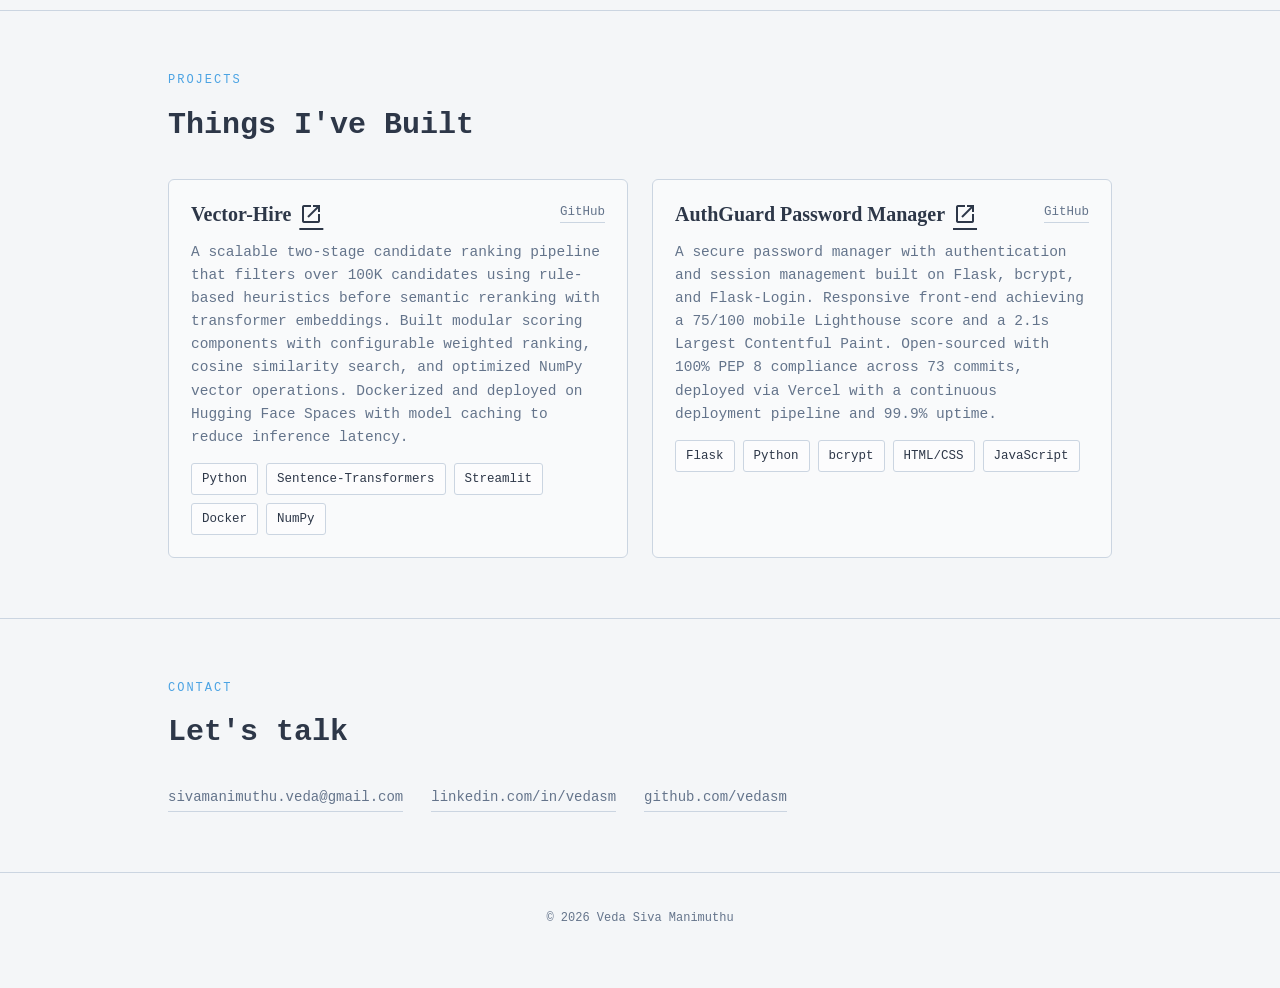
==== commit b3210b3f: "Add OGP" ====
--- a/index.html
+++ b/index.html
@@ -5,9 +5,13 @@
     <meta charset="UTF-8">
     <meta name="viewport" content="width=device-width, initial-scale=1.0">
     <title>Veda Siva Manimuthu</title>
+    <meta property="og:title" content="Veda's Portfolio">
+    <meta property="og:type" content="website">
+    <meta property="og:description" content="Explore my projects, skills, and experience." />
+    <meta property="og:url" content="https://vedasm.github.io/" />
+    <meta property="og:image" content="https://vedasm.github.io/banner.png" />
     <link rel="stylesheet" href="style.css">
-    <link rel="stylesheet"
-        href="https://fonts.googleapis.com/css2?family=Material+Symbols+Outlined:opsz,wght,FILL,GRAD@20..48,100..700,0..1,-50..200&icon_names=open_in_new" />
+    <link rel="stylesheet" href="https://fonts.googleapis.com/css2?family=Material+Symbols+Outlined:opsz,wght,FILL,GRAD@20..48,100..700,0..1,-50..200&icon_names=open_in_new" />
 </head>
 
 <body>
@@ -23,7 +27,6 @@
             </div>
         </div>
     </nav>
-    <!-- Hero Section -->
     <header class="hero">
         <div class="wrap">
             <p class="prompt-line">Who am I?<span class="cursor" id="cursor"></span></p>
@@ -34,7 +37,7 @@
             <p class="hero-desc">
                 Computer Science undergraduate working across Java, Python, SQL,
                 and Flask to ship AI-powered systems — semantic search, hybrid ranking pipelines, authentication, and
-                cloud deployment. Incoming Backend AI Engineer at FlyRank.ai.
+                cloud deployment.
             </p>
             <div class="hero-cta">
                 <a class="btn btn-primary" href="#skills">View Skills</a>
@@ -189,4 +192,4 @@
     </footer>
 </body>
 
-</html>+</html>
--- a/style.css
+++ b/style.css
@@ -331,7 +331,7 @@
 .project-head {
     display: flex;
     justify-content: space-between;
-    align-items: flex-start;   /* top-align */
+    align-items: flex-start; 
     gap: 16px;
 }
 
